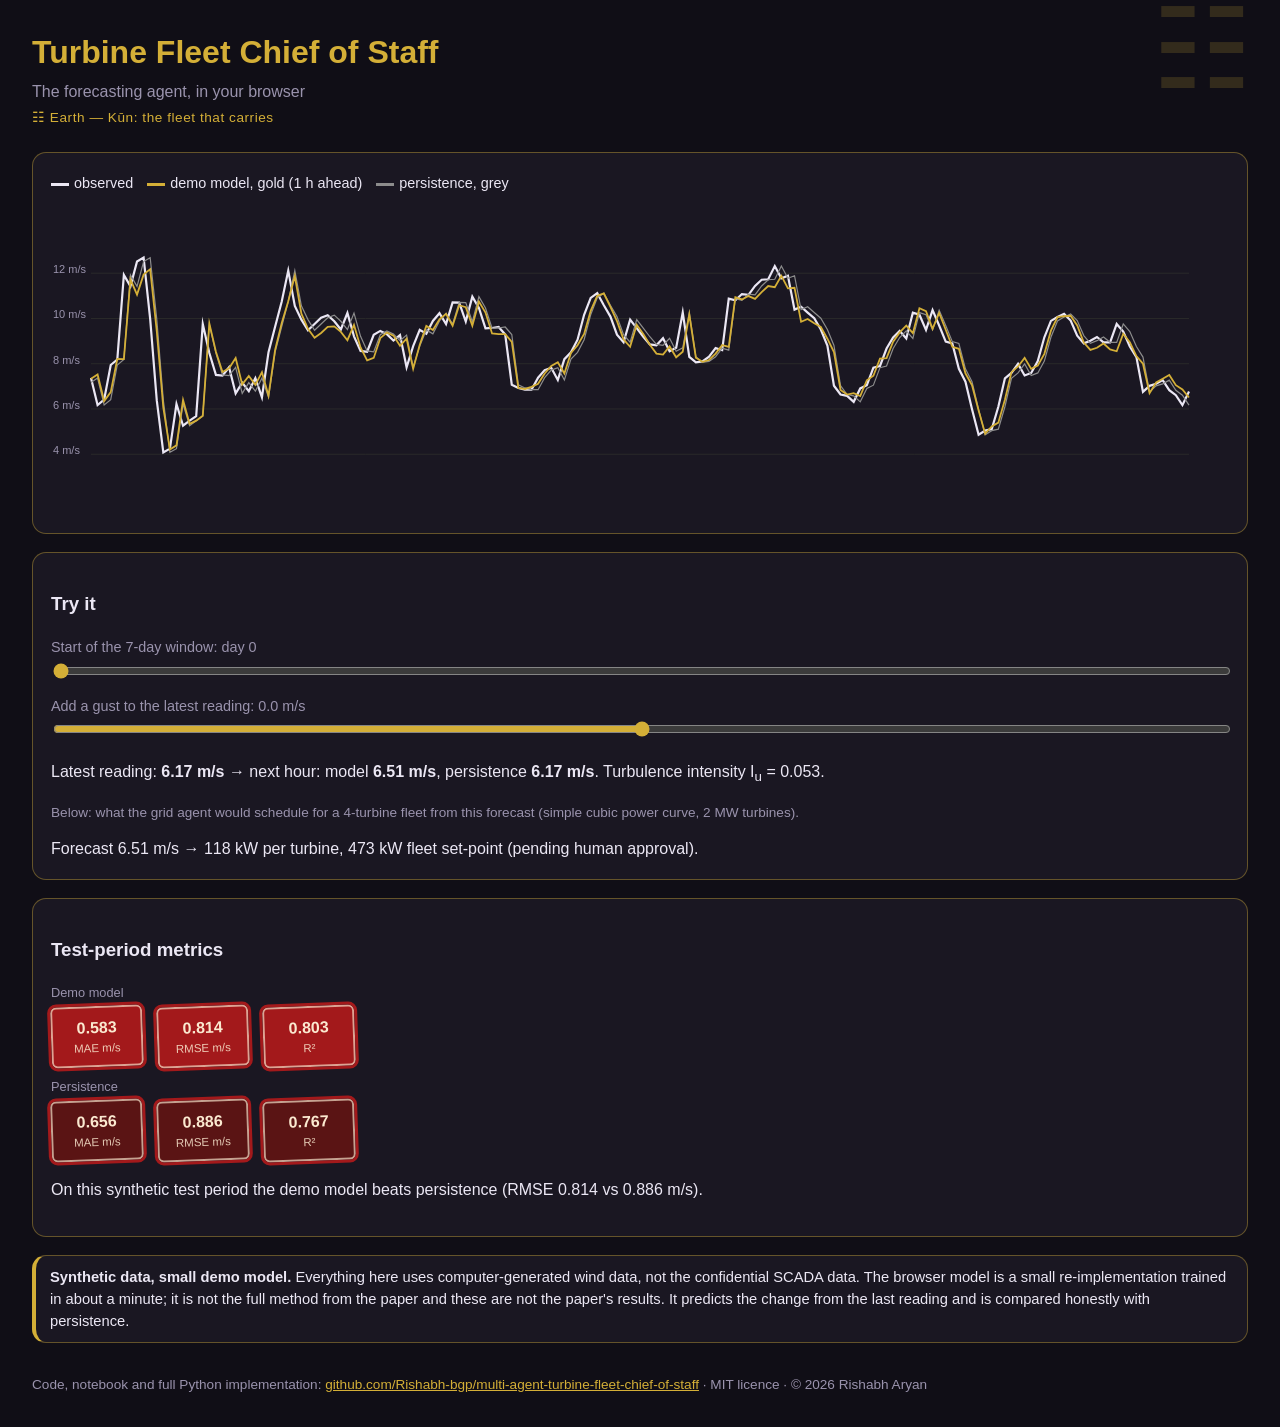
==== index.html @ 0c78ec98 "Live demo (static HTML/CSS/JS, synthetic data)" ====
<!doctype html><html lang="en"><head><meta charset="utf-8"><meta name="color-scheme" content="dark"><meta name="viewport" content="width=device-width,initial-scale=1">
<title>Turbine Fleet Chief of Staff — live demo on synthetic wind data</title><meta name="description" content="The forecasting agent, in your browser. Interactive wind speed forecast vs persistence on synthetic data.">
<link rel="stylesheet" href="style.css"></head><body class="stack">
<header><div class="tri" aria-hidden="true">☷</div><h1>Turbine Fleet Chief of Staff</h1><p>The forecasting agent, in your browser</p><p class="tricap">☷ Earth — Kūn: the fleet that carries</p></header>
<main>
<section class="card wide"><div class="legend"><span><i style="background:var(--obs)"></i>observed</span><span><i style="background:var(--model)"></i>demo model, gold (1 h ahead)</span><span><i style="background:var(--pers)"></i>persistence, grey</span></div>
<canvas id="chart" aria-label="One week of synthetic wind speed with the demo model forecast and the persistence forecast"></canvas></section>
<section class="card"><h3>Try it</h3>
<label>Start of the 7-day window: day <span id="startv"></span></label><input id="start" type="range" min="0" value="0">
<label>Add a gust to the latest reading: <span id="gustv"></span> m/s</label><input id="gust" type="range" min="-4" max="4" step="0.1" value="0">
<p id="whatif"></p><p class="cap">Below: what the grid agent would schedule for a 4-turbine fleet from this forecast (simple cubic power curve, 2 MW turbines).</p><div id="extra"></div></section>
<section class="card"><h3>Test-period metrics</h3><div id="metrics"></div><p id="verdict"></p></section>
<section class="card wide warn"><b>Synthetic data, small demo model.</b> Everything here uses computer-generated wind data, not the confidential SCADA data. The browser model is a small re-implementation trained in about a minute; it is not the full method from the paper and these are not the paper's results. It predicts the change from the last reading and is compared honestly with persistence.</section>
</main>
<footer>Code, notebook and full Python implementation: <a href="https://github.com/Rishabh-bgp/multi-agent-turbine-fleet-chief-of-staff">github.com/Rishabh-bgp/multi-agent-turbine-fleet-chief-of-staff</a> · MIT licence · © 2026 Rishabh Aryan</footer>
<script>window.DEMO_CFG={extra:(r,w)=>{const v=w[w.length-1]+r.change,pc=x=>x<3?0:x>12?2000:2000*((x-3)/9)**3;document.getElementById('extra').innerHTML=`Forecast ${v.toFixed(2)} m/s → ${pc(v).toFixed(0)} kW per turbine, ${(4*pc(v)).toFixed(0)} kW fleet set-point (pending human approval).`;}};</script><script src="data.js"></script><script src="model.js"></script><script src="app.js"></script></body></html>
---- style.css ----
:root{--bg:#100e16;--panel:#1a1722;--ink:#ebe7f4;--muted:#9a93ad;--accent:#d4af37;--obs:#ebe7f4;--pers:#8c8c8c;--model:#d4af37;--grid:#2a2a2a}
*{box-sizing:border-box}body{margin:0;background:var(--bg);color:var(--ink);font-family:'Helvetica Neue', Arial, sans-serif;line-height:1.5}
header{padding:28px 32px 8px}h1{margin:0;font-size:2rem;color:var(--accent)}header p{margin:4px 0 0;color:var(--muted)}
main{display:grid;gap:18px;padding:16px 32px 32px}.card{background:var(--panel);border:1px solid #d4af3766;border-radius:14px;padding:18px;transition:box-shadow .25s,border-color .25s}.card:hover{border-color:#d4af37;box-shadow:0 0 22px #d4af3740}
header{position:relative;overflow:hidden}.tri{position:absolute;right:28px;top:-6px;font-size:7rem;color:#d4af37;opacity:.18;line-height:1}.tricap{color:#d4af37;font-size:.85rem;letter-spacing:.04em}
.seals{display:flex;flex-wrap:wrap;gap:14px}.seal{background:#a3191b;color:#fbe9d0;border:2px solid #fbe9d0aa;outline:3px solid #a3191b;border-radius:6px;padding:8px 12px;text-align:center;font-weight:700;transform:rotate(-2deg);box-shadow:0 0 0 #0000;transition:box-shadow .25s,transform .25s;min-width:92px}.seal:hover{transform:rotate(0);box-shadow:0 0 18px #d4af3760}.seal small{display:block;font-weight:400;opacity:.85;font-size:.72rem}.seal.p{background:#5a1414}
.grp{color:var(--muted);font-size:.8rem;margin:10px 0 4px}
canvas{width:100%;height:320px;display:block}.legend span{margin-right:14px;font-size:.9rem}.legend i{display:inline-block;width:18px;height:3px;vertical-align:middle;margin-right:5px}
label{display:block;margin:10px 0 2px;color:var(--muted);font-size:.9rem}input[type=range]{width:100%;accent-color:var(--accent)}
table{border-collapse:collapse;width:100%}td,th{padding:6px 8px;border-bottom:1px solid var(--grid);text-align:right}td:first-child,th:first-child{text-align:left}
.warn{border-left:4px solid var(--accent);padding:10px 14px;font-size:.92rem}footer{padding:0 32px 32px;color:var(--muted);font-size:.85rem}a{color:var(--accent)}
.bar{display:inline-block;width:3.6%;margin-right:.5%;background:var(--accent);vertical-align:bottom;border-radius:3px 3px 0 0}.cap{color:var(--muted);font-size:.85rem}
.gate{height:16px;background:var(--grid);border-radius:8px;overflow:hidden}.gate div{height:100%;background:var(--model)}
.side main{grid-template-columns:2fr 1fr}.side .wide{grid-column:1/-1}.dash main{grid-template-columns:1fr 1fr}.dash .wide{grid-column:1/-1}
.center{max-width:860px;margin:auto;text-align:left}.center header{text-align:center}
@media(max-width:800px){.side main,.dash main{grid-template-columns:1fr}}
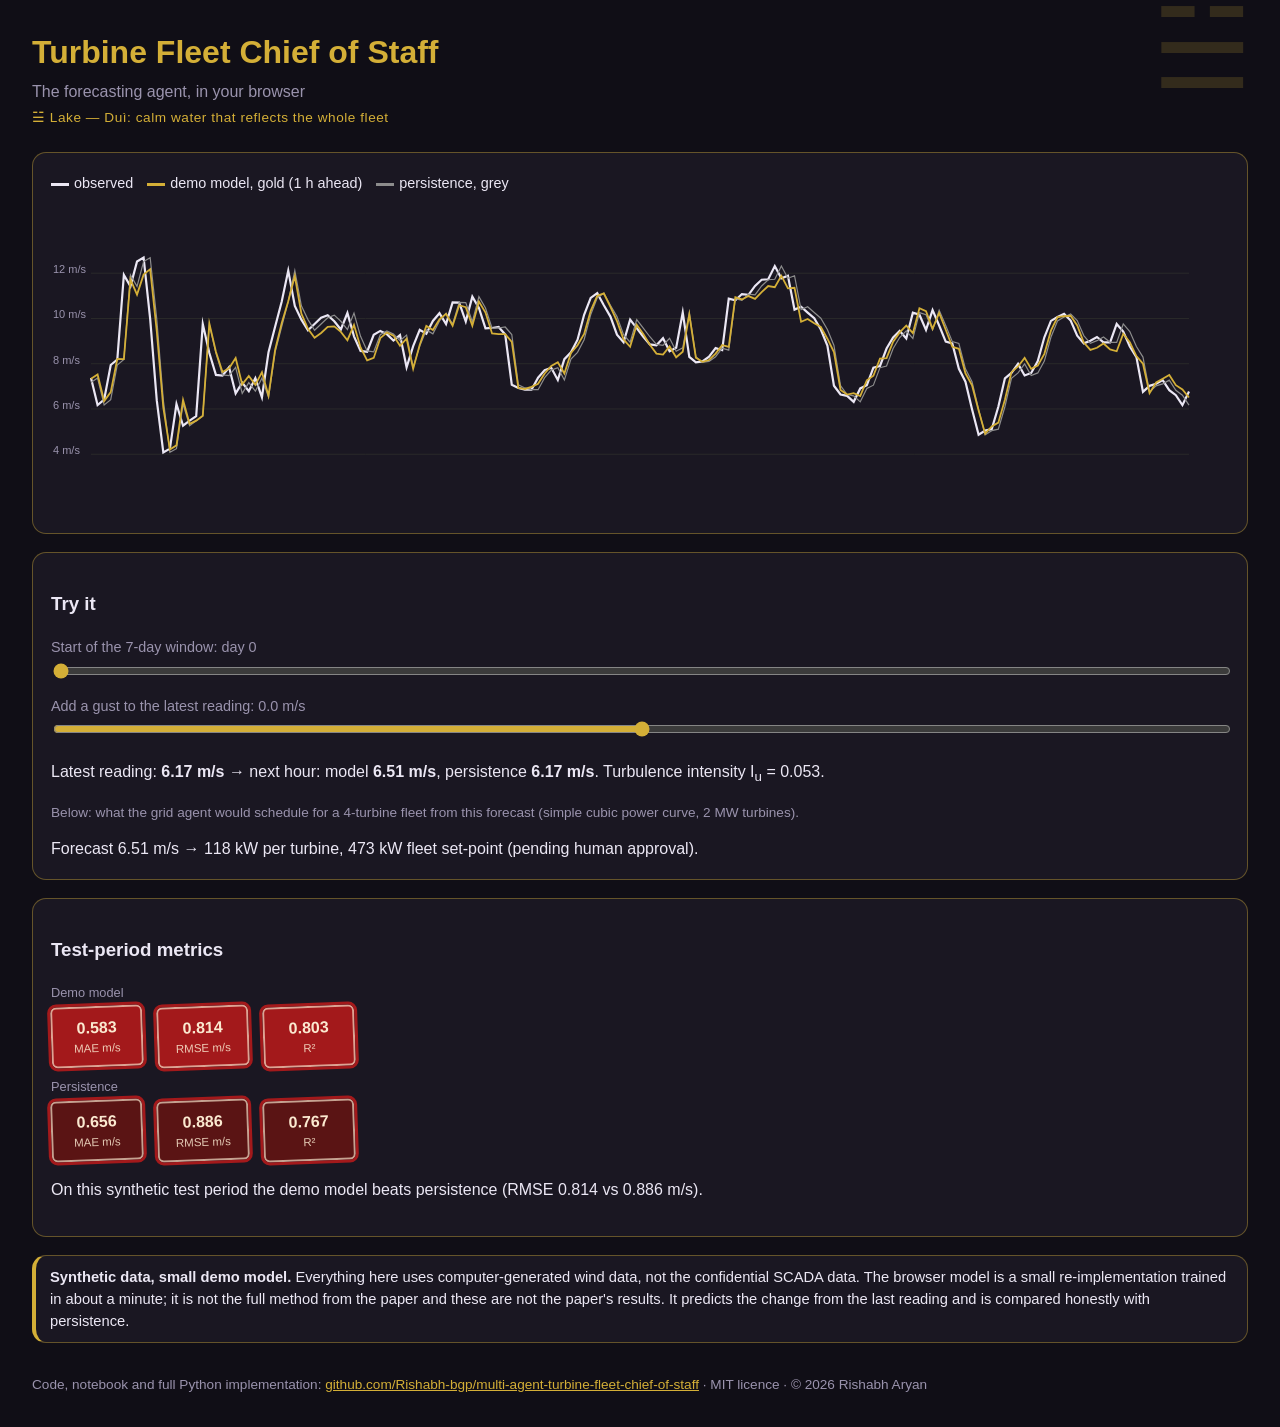
==== commit a83f279c: "Demo: trigram update" ====
--- a/index.html
+++ b/index.html
@@ -1,7 +1,7 @@
 <!doctype html><html lang="en"><head><meta charset="utf-8"><meta name="color-scheme" content="dark"><meta name="viewport" content="width=device-width,initial-scale=1">
 <title>Turbine Fleet Chief of Staff — live demo on synthetic wind data</title><meta name="description" content="The forecasting agent, in your browser. Interactive wind speed forecast vs persistence on synthetic data.">
 <link rel="stylesheet" href="style.css"></head><body class="stack">
-<header><div class="tri" aria-hidden="true">☷</div><h1>Turbine Fleet Chief of Staff</h1><p>The forecasting agent, in your browser</p><p class="tricap">☷ Earth — Kūn: the fleet that carries</p></header>
+<header><div class="tri" aria-hidden="true">☱</div><h1>Turbine Fleet Chief of Staff</h1><p>The forecasting agent, in your browser</p><p class="tricap">☱ Lake — Duì: calm water that reflects the whole fleet</p></header>
 <main>
 <section class="card wide"><div class="legend"><span><i style="background:var(--obs)"></i>observed</span><span><i style="background:var(--model)"></i>demo model, gold (1 h ahead)</span><span><i style="background:var(--pers)"></i>persistence, grey</span></div>
 <canvas id="chart" aria-label="One week of synthetic wind speed with the demo model forecast and the persistence forecast"></canvas></section>
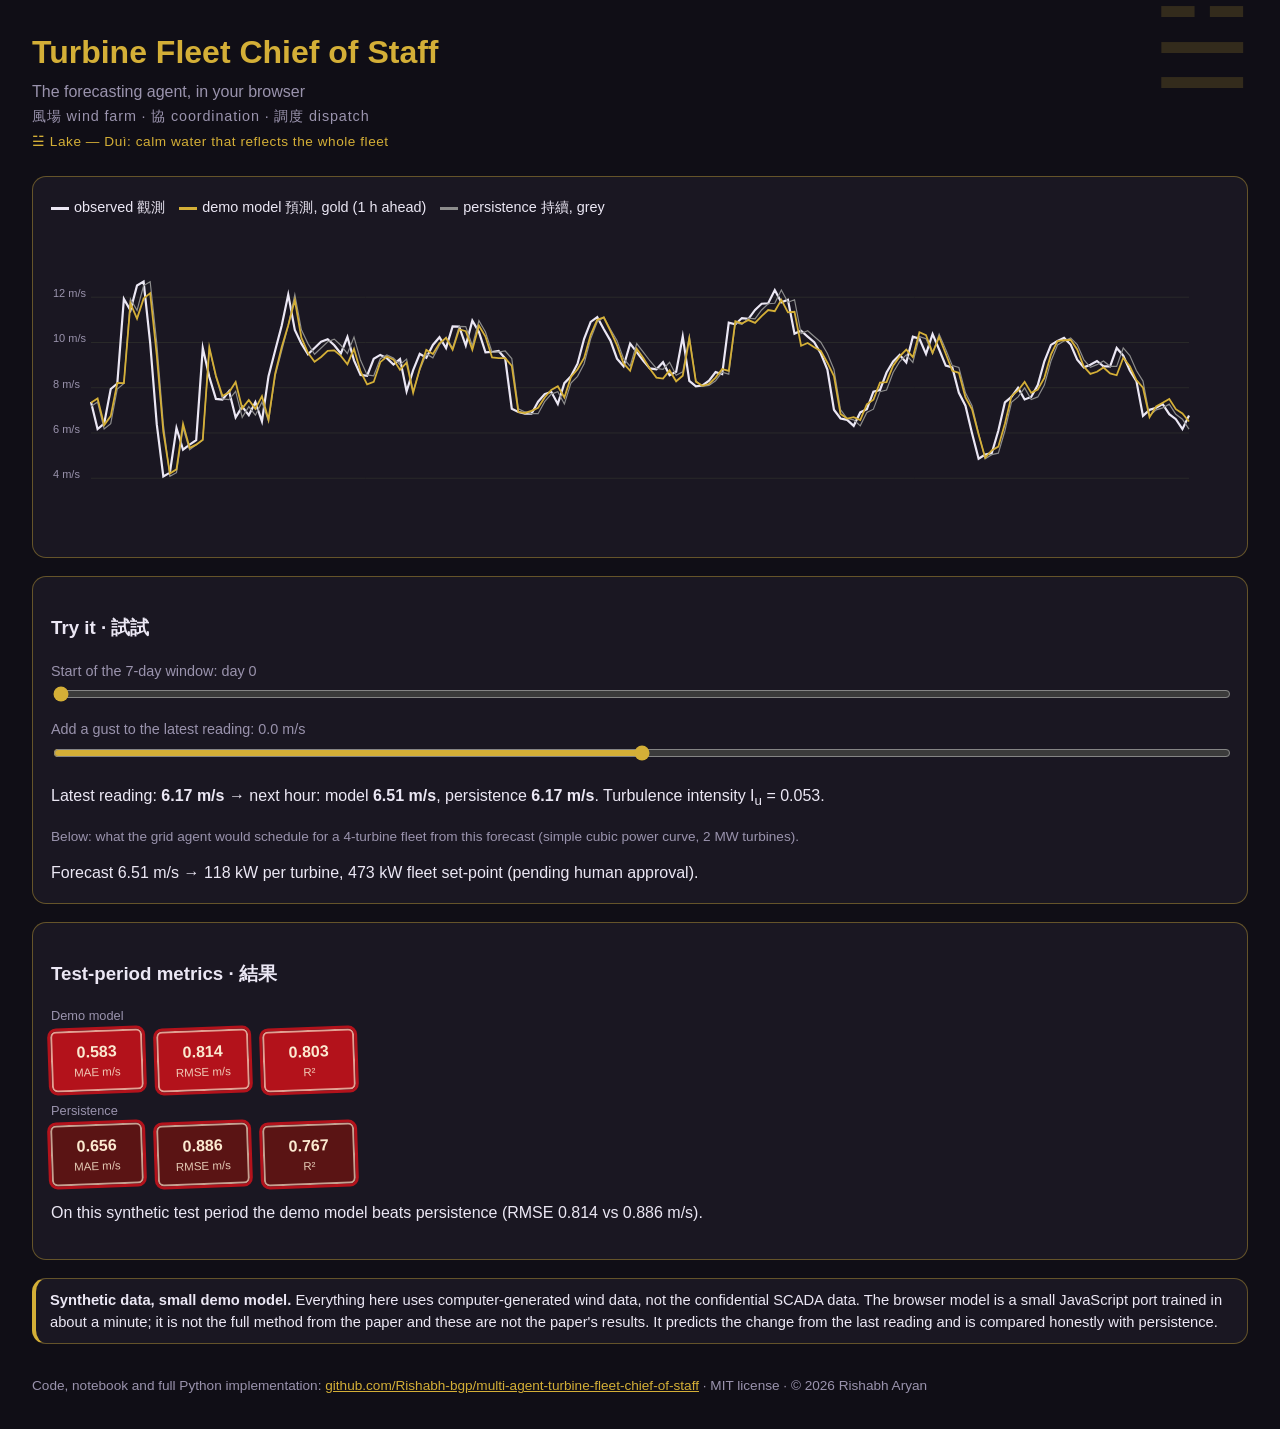
==== commit d20c0a00: "Demo: crimson #b3121b, US spelling, bilingual labels" ====
--- a/index.html
+++ b/index.html
@@ -1,16 +1,16 @@
 <!doctype html><html lang="en"><head><meta charset="utf-8"><meta name="color-scheme" content="dark"><meta name="viewport" content="width=device-width,initial-scale=1">
 <title>Turbine Fleet Chief of Staff — live demo on synthetic wind data</title><meta name="description" content="The forecasting agent, in your browser. Interactive wind speed forecast vs persistence on synthetic data.">
 <link rel="stylesheet" href="style.css"></head><body class="stack">
-<header><div class="tri" aria-hidden="true">☱</div><h1>Turbine Fleet Chief of Staff</h1><p>The forecasting agent, in your browser</p><p class="tricap">☱ Lake — Duì: calm water that reflects the whole fleet</p></header>
+<header><div class="tri" aria-hidden="true">☱</div><h1>Turbine Fleet Chief of Staff</h1><p>The forecasting agent, in your browser</p><p class="bil">風場 wind farm · 協 coordination · 調度 dispatch</p><p class="tricap">☱ Lake — Duì: calm water that reflects the whole fleet</p></header>
 <main>
-<section class="card wide"><div class="legend"><span><i style="background:var(--obs)"></i>observed</span><span><i style="background:var(--model)"></i>demo model, gold (1 h ahead)</span><span><i style="background:var(--pers)"></i>persistence, grey</span></div>
+<section class="card wide"><div class="legend"><span><i style="background:var(--obs)"></i>observed 觀測</span><span><i style="background:var(--model)"></i>demo model 預測, gold (1 h ahead)</span><span><i style="background:var(--pers)"></i>persistence 持續, grey</span></div>
 <canvas id="chart" aria-label="One week of synthetic wind speed with the demo model forecast and the persistence forecast"></canvas></section>
-<section class="card"><h3>Try it</h3>
+<section class="card"><h3>Try it · 試試</h3>
 <label>Start of the 7-day window: day <span id="startv"></span></label><input id="start" type="range" min="0" value="0">
 <label>Add a gust to the latest reading: <span id="gustv"></span> m/s</label><input id="gust" type="range" min="-4" max="4" step="0.1" value="0">
 <p id="whatif"></p><p class="cap">Below: what the grid agent would schedule for a 4-turbine fleet from this forecast (simple cubic power curve, 2 MW turbines).</p><div id="extra"></div></section>
-<section class="card"><h3>Test-period metrics</h3><div id="metrics"></div><p id="verdict"></p></section>
-<section class="card wide warn"><b>Synthetic data, small demo model.</b> Everything here uses computer-generated wind data, not the confidential SCADA data. The browser model is a small re-implementation trained in about a minute; it is not the full method from the paper and these are not the paper's results. It predicts the change from the last reading and is compared honestly with persistence.</section>
+<section class="card"><h3>Test-period metrics · 結果</h3><div id="metrics"></div><p id="verdict"></p></section>
+<section class="card wide warn"><b>Synthetic data, small demo model.</b> Everything here uses computer-generated wind data, not the confidential SCADA data. The browser model is a small JavaScript port trained in about a minute; it is not the full method from the paper and these are not the paper's results. It predicts the change from the last reading and is compared honestly with persistence.</section>
 </main>
-<footer>Code, notebook and full Python implementation: <a href="https://github.com/Rishabh-bgp/multi-agent-turbine-fleet-chief-of-staff">github.com/Rishabh-bgp/multi-agent-turbine-fleet-chief-of-staff</a> · MIT licence · © 2026 Rishabh Aryan</footer>
+<footer>Code, notebook and full Python implementation: <a href="https://github.com/Rishabh-bgp/multi-agent-turbine-fleet-chief-of-staff">github.com/Rishabh-bgp/multi-agent-turbine-fleet-chief-of-staff</a> · MIT license · © 2026 Rishabh Aryan</footer>
 <script>window.DEMO_CFG={extra:(r,w)=>{const v=w[w.length-1]+r.change,pc=x=>x<3?0:x>12?2000:2000*((x-3)/9)**3;document.getElementById('extra').innerHTML=`Forecast ${v.toFixed(2)} m/s → ${pc(v).toFixed(0)} kW per turbine, ${(4*pc(v)).toFixed(0)} kW fleet set-point (pending human approval).`;}};</script><script src="data.js"></script><script src="model.js"></script><script src="app.js"></script></body></html>
--- a/style.css
+++ b/style.css
@@ -3,8 +3,8 @@
 header{padding:28px 32px 8px}h1{margin:0;font-size:2rem;color:var(--accent)}header p{margin:4px 0 0;color:var(--muted)}
 main{display:grid;gap:18px;padding:16px 32px 32px}.card{background:var(--panel);border:1px solid #d4af3766;border-radius:14px;padding:18px;transition:box-shadow .25s,border-color .25s}.card:hover{border-color:#d4af37;box-shadow:0 0 22px #d4af3740}
 header{position:relative;overflow:hidden}.tri{position:absolute;right:28px;top:-6px;font-size:7rem;color:#d4af37;opacity:.18;line-height:1}.tricap{color:#d4af37;font-size:.85rem;letter-spacing:.04em}
-.seals{display:flex;flex-wrap:wrap;gap:14px}.seal{background:#a3191b;color:#fbe9d0;border:2px solid #fbe9d0aa;outline:3px solid #a3191b;border-radius:6px;padding:8px 12px;text-align:center;font-weight:700;transform:rotate(-2deg);box-shadow:0 0 0 #0000;transition:box-shadow .25s,transform .25s;min-width:92px}.seal:hover{transform:rotate(0);box-shadow:0 0 18px #d4af3760}.seal small{display:block;font-weight:400;opacity:.85;font-size:.72rem}.seal.p{background:#5a1414}
-.grp{color:var(--muted);font-size:.8rem;margin:10px 0 4px}
+.seals{display:flex;flex-wrap:wrap;gap:14px}.seal{background:#b3121b;color:#fbe9d0;border:2px solid #fbe9d0aa;outline:3px solid #b3121b;border-radius:6px;padding:8px 12px;text-align:center;font-weight:700;transform:rotate(-2deg);box-shadow:0 0 0 #0000;transition:box-shadow .25s,transform .25s;min-width:92px}.seal:hover{transform:rotate(0);box-shadow:0 0 18px #d4af3760}.seal small{display:block;font-weight:400;opacity:.85;font-size:.72rem}.seal.p{background:#5a1414}
+.bil{color:var(--muted);font-size:.9rem;letter-spacing:.06em;margin:2px 0 0}.grp{color:var(--muted);font-size:.8rem;margin:10px 0 4px}
 canvas{width:100%;height:320px;display:block}.legend span{margin-right:14px;font-size:.9rem}.legend i{display:inline-block;width:18px;height:3px;vertical-align:middle;margin-right:5px}
 label{display:block;margin:10px 0 2px;color:var(--muted);font-size:.9rem}input[type=range]{width:100%;accent-color:var(--accent)}
 table{border-collapse:collapse;width:100%}td,th{padding:6px 8px;border-bottom:1px solid var(--grid);text-align:right}td:first-child,th:first-child{text-align:left}
